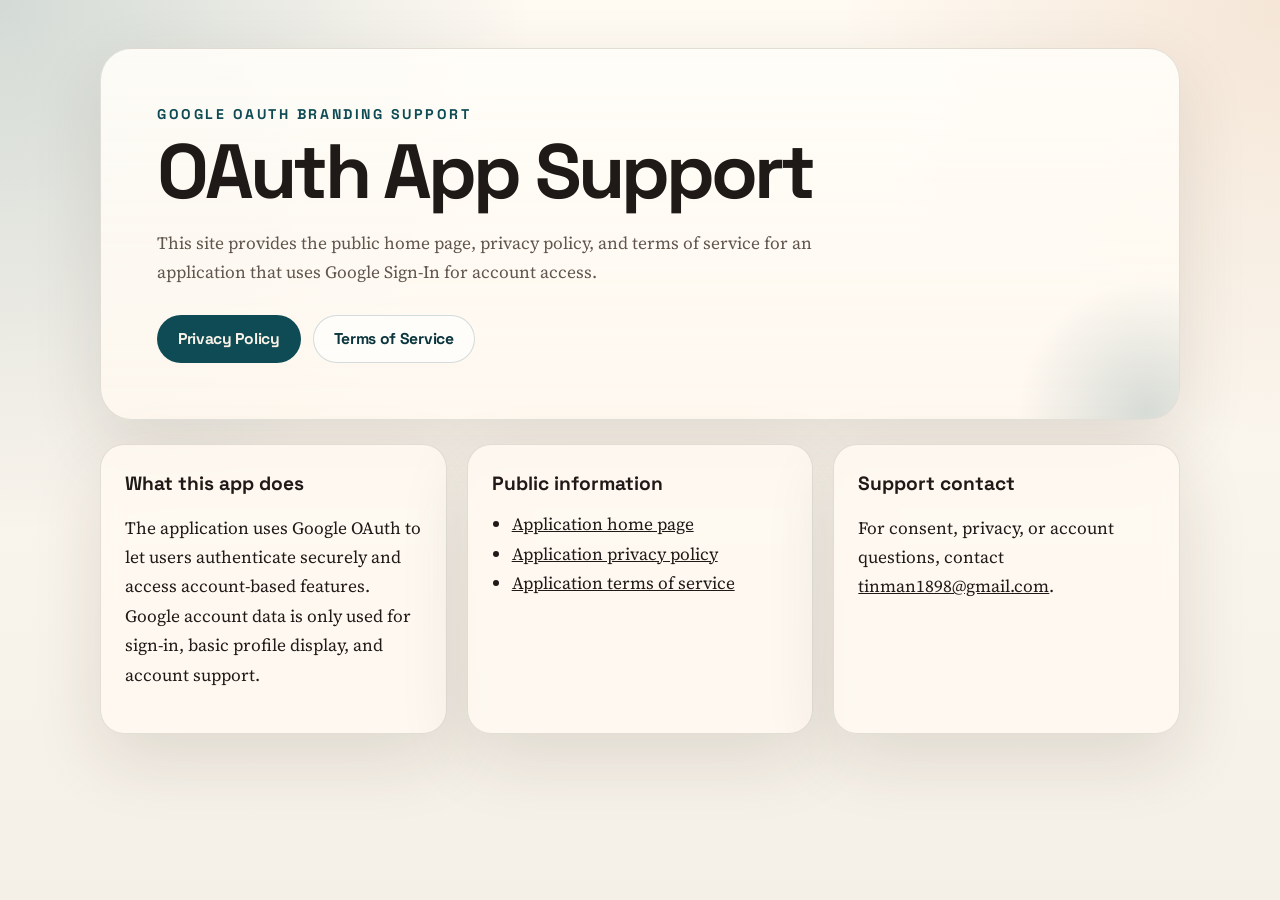
==== index.html @ 16156b8f "Add OAuth support pages for GitHub Pages Co-Authored-By: Codex Opus 4.6 <noreply@anthropic.com>" ====
<!DOCTYPE html>
<html lang="en">
<head>
  <meta charset="UTF-8">
  <meta name="viewport" content="width=device-width, initial-scale=1.0">
  <title>OAuth App Support</title>
  <meta
    name="description"
    content="Public support, privacy, and terms information for a Google OAuth-integrated application."
  >
  <link rel="preconnect" href="https://fonts.googleapis.com">
  <link rel="preconnect" href="https://fonts.gstatic.com" crossorigin>
  <link
    href="https://fonts.googleapis.com/css2?family=Space+Grotesk:wght@400;500;700&family=Source+Serif+4:wght@400;600&display=swap"
    rel="stylesheet"
  >
  <link rel="icon" type="image/svg+xml" href="./favicon.svg">
  <link rel="stylesheet" href="./styles.css">
</head>
<body>
  <div class="page-shell">
    <header class="hero">
      <p class="eyebrow">Google OAuth Branding Support</p>
      <h1>OAuth App Support</h1>
      <p class="lead">
        This site provides the public home page, privacy policy, and terms of service for an
        application that uses Google Sign-In for account access.
      </p>
      <div class="hero-actions">
        <a class="button primary" href="./privacy.html">Privacy Policy</a>
        <a class="button secondary" href="./terms.html">Terms of Service</a>
      </div>
    </header>

    <main class="content-grid">
      <section class="card">
        <h2>What this app does</h2>
        <p>
          The application uses Google OAuth to let users authenticate securely and access
          account-based features. Google account data is only used for sign-in, basic profile
          display, and account support.
        </p>
      </section>

      <section class="card">
        <h2>Public information</h2>
        <ul class="link-list">
          <li><a href="./">Application home page</a></li>
          <li><a href="./privacy.html">Application privacy policy</a></li>
          <li><a href="./terms.html">Application terms of service</a></li>
        </ul>
      </section>

      <section class="card">
        <h2>Support contact</h2>
        <p>
          For consent, privacy, or account questions, contact
          <a href="mailto:tinman1898@gmail.com">tinman1898@gmail.com</a>.
        </p>
      </section>
    </main>
  </div>
</body>
</html>
---- styles.css ----
:root {
  --bg: #f4efe7;
  --bg-accent: #fffaf2;
  --surface: rgba(255, 250, 242, 0.84);
  --surface-strong: #fffdf8;
  --text: #1f1a17;
  --muted: #60564e;
  --line: rgba(31, 26, 23, 0.12);
  --primary: #0e4b54;
  --primary-strong: #0a353d;
  --shadow: 0 24px 70px rgba(57, 45, 22, 0.12);
}

* {
  box-sizing: border-box;
}

html {
  min-height: 100%;
  background:
    radial-gradient(circle at top left, rgba(14, 75, 84, 0.18), transparent 34%),
    radial-gradient(circle at top right, rgba(192, 127, 73, 0.16), transparent 28%),
    linear-gradient(180deg, var(--bg-accent) 0%, var(--bg) 100%);
}

body {
  margin: 0;
  color: var(--text);
  font-family: "Space Grotesk", sans-serif;
}

a {
  color: inherit;
}

.page-shell {
  width: min(1080px, calc(100% - 32px));
  margin: 0 auto;
  padding: 48px 0 64px;
}

.hero,
.subpage-header {
  background: linear-gradient(180deg, rgba(255, 253, 248, 0.92), rgba(255, 248, 239, 0.85));
  border: 1px solid var(--line);
  border-radius: 32px;
  box-shadow: var(--shadow);
  overflow: hidden;
  position: relative;
}

.hero {
  padding: 56px;
}

.subpage-header {
  padding: 40px;
  margin-bottom: 24px;
}

.hero::after,
.subpage-header::after {
  content: "";
  position: absolute;
  inset: auto -10% -35% auto;
  width: 280px;
  height: 280px;
  background: radial-gradient(circle, rgba(14, 75, 84, 0.16), transparent 65%);
  pointer-events: none;
}

.eyebrow {
  margin: 0 0 12px;
  color: var(--primary);
  font-size: 0.88rem;
  font-weight: 700;
  letter-spacing: 0.18em;
  text-transform: uppercase;
}

h1,
h2 {
  margin: 0;
  font-weight: 700;
}

h1 {
  max-width: 720px;
  font-size: clamp(2.4rem, 6vw, 4.8rem);
  line-height: 0.96;
  letter-spacing: -0.05em;
}

h2 {
  font-size: 1.2rem;
  margin-bottom: 14px;
}

.lead,
.card p,
.legal-card p,
.link-list {
  font-family: "Source Serif 4", serif;
  font-size: 1.08rem;
  line-height: 1.7;
}

.lead {
  max-width: 660px;
  margin: 20px 0 0;
  color: var(--muted);
}

.hero-actions {
  display: flex;
  gap: 12px;
  flex-wrap: wrap;
  margin-top: 28px;
}

.button {
  display: inline-flex;
  align-items: center;
  justify-content: center;
  min-height: 48px;
  padding: 0 20px;
  border-radius: 999px;
  border: 1px solid transparent;
  font-size: 0.98rem;
  font-weight: 700;
  letter-spacing: -0.02em;
  text-decoration: none;
}

.button.primary {
  background: var(--primary);
  color: #f8f2e8;
}

.button.primary:hover,
.button.primary:focus-visible {
  background: var(--primary-strong);
}

.button.secondary {
  border-color: rgba(14, 75, 84, 0.18);
  background: rgba(255, 255, 255, 0.58);
  color: var(--primary-strong);
}

.button.secondary:hover,
.button.secondary:focus-visible {
  background: rgba(255, 255, 255, 0.9);
}

.content-grid,
.legal-layout {
  display: grid;
  gap: 20px;
  margin-top: 24px;
}

.content-grid {
  grid-template-columns: repeat(3, minmax(0, 1fr));
}

.card {
  border: 1px solid var(--line);
  border-radius: 24px;
  background: var(--surface);
  box-shadow: var(--shadow);
  padding: 26px 24px;
  backdrop-filter: blur(10px);
}

.legal-card {
  background: var(--surface-strong);
}

.link-list {
  margin: 0;
  padding-left: 20px;
}

.small-note {
  margin-top: 18px;
  color: var(--muted);
  font-size: 0.94rem;
}

@media (max-width: 900px) {
  .content-grid {
    grid-template-columns: 1fr;
  }
}

@media (max-width: 640px) {
  .page-shell {
    width: min(100% - 20px, 1080px);
    padding: 20px 0 40px;
  }

  .hero,
  .subpage-header,
  .card {
    border-radius: 24px;
  }

  .hero {
    padding: 28px 22px;
  }

  .subpage-header {
    padding: 28px 22px;
  }

  .card {
    padding: 22px 18px;
  }
}
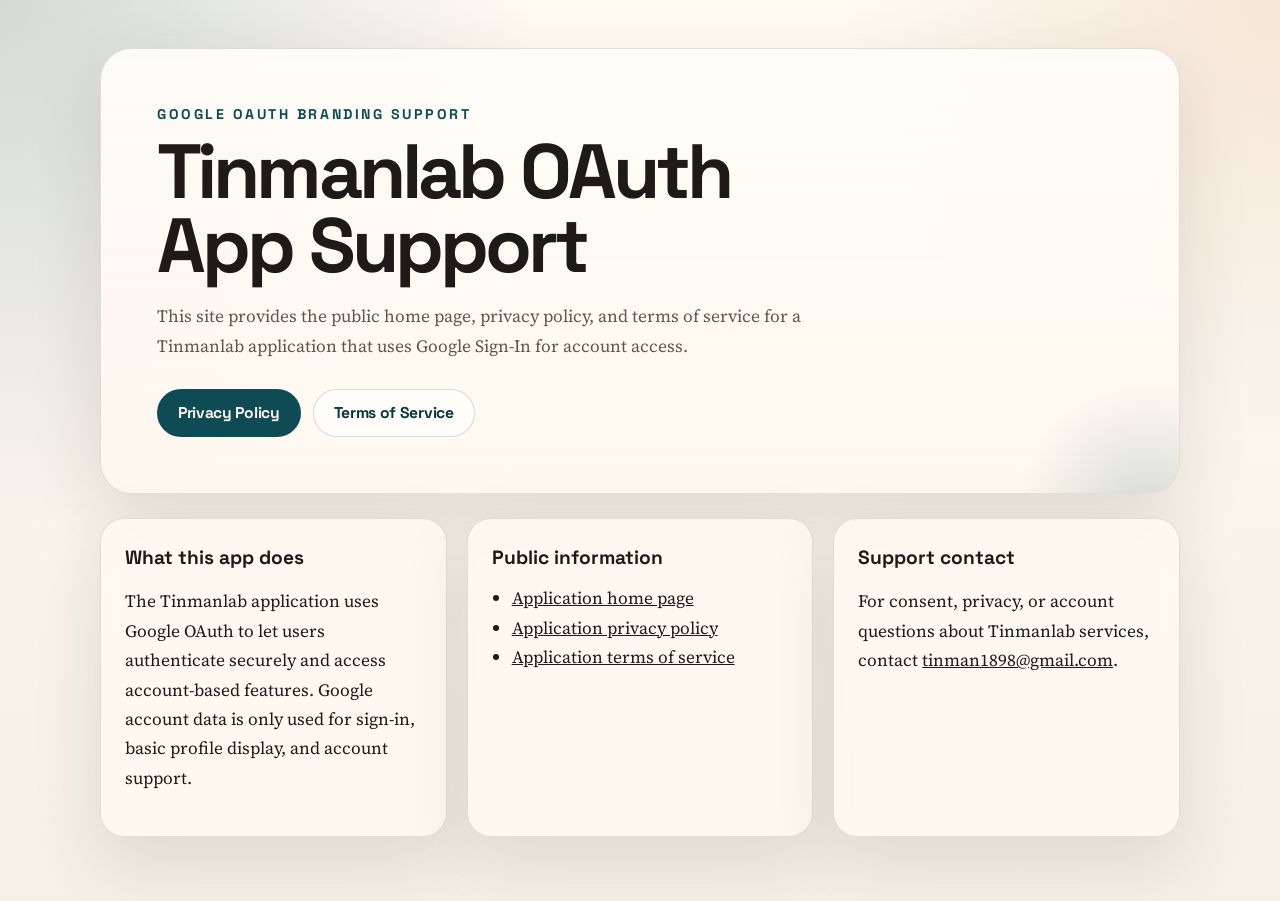
==== commit a6349304: "Add Search Console verification meta tag Co-Authored-By: Codex Opus 4.6 <noreply@anthropic.com>" ====
--- a/index.html
+++ b/index.html
@@ -3,10 +3,11 @@
 <head>
   <meta charset="UTF-8">
   <meta name="viewport" content="width=device-width, initial-scale=1.0">
-  <title>OAuth App Support</title>
+  <meta name="google-site-verification" content="wg5g5TlfX7dZx8CSuR0FKLeq7mjDzdgPnXBldjJ5qOA">
+  <title>Tinmanlab OAuth App Support</title>
   <meta
     name="description"
-    content="Public support, privacy, and terms information for a Google OAuth-integrated application."
+    content="Public support, privacy, and terms information for a Tinmanlab Google OAuth-integrated application."
   >
   <link rel="preconnect" href="https://fonts.googleapis.com">
   <link rel="preconnect" href="https://fonts.gstatic.com" crossorigin>
@@ -21,10 +22,10 @@
   <div class="page-shell">
     <header class="hero">
       <p class="eyebrow">Google OAuth Branding Support</p>
-      <h1>OAuth App Support</h1>
+      <h1>Tinmanlab OAuth App Support</h1>
       <p class="lead">
-        This site provides the public home page, privacy policy, and terms of service for an
-        application that uses Google Sign-In for account access.
+        This site provides the public home page, privacy policy, and terms of service for a
+        Tinmanlab application that uses Google Sign-In for account access.
       </p>
       <div class="hero-actions">
         <a class="button primary" href="./privacy.html">Privacy Policy</a>
@@ -36,7 +37,7 @@
       <section class="card">
         <h2>What this app does</h2>
         <p>
-          The application uses Google OAuth to let users authenticate securely and access
+          The Tinmanlab application uses Google OAuth to let users authenticate securely and access
           account-based features. Google account data is only used for sign-in, basic profile
           display, and account support.
         </p>
@@ -54,7 +55,7 @@
       <section class="card">
         <h2>Support contact</h2>
         <p>
-          For consent, privacy, or account questions, contact
+          For consent, privacy, or account questions about Tinmanlab services, contact
           <a href="mailto:tinman1898@gmail.com">tinman1898@gmail.com</a>.
         </p>
       </section>
